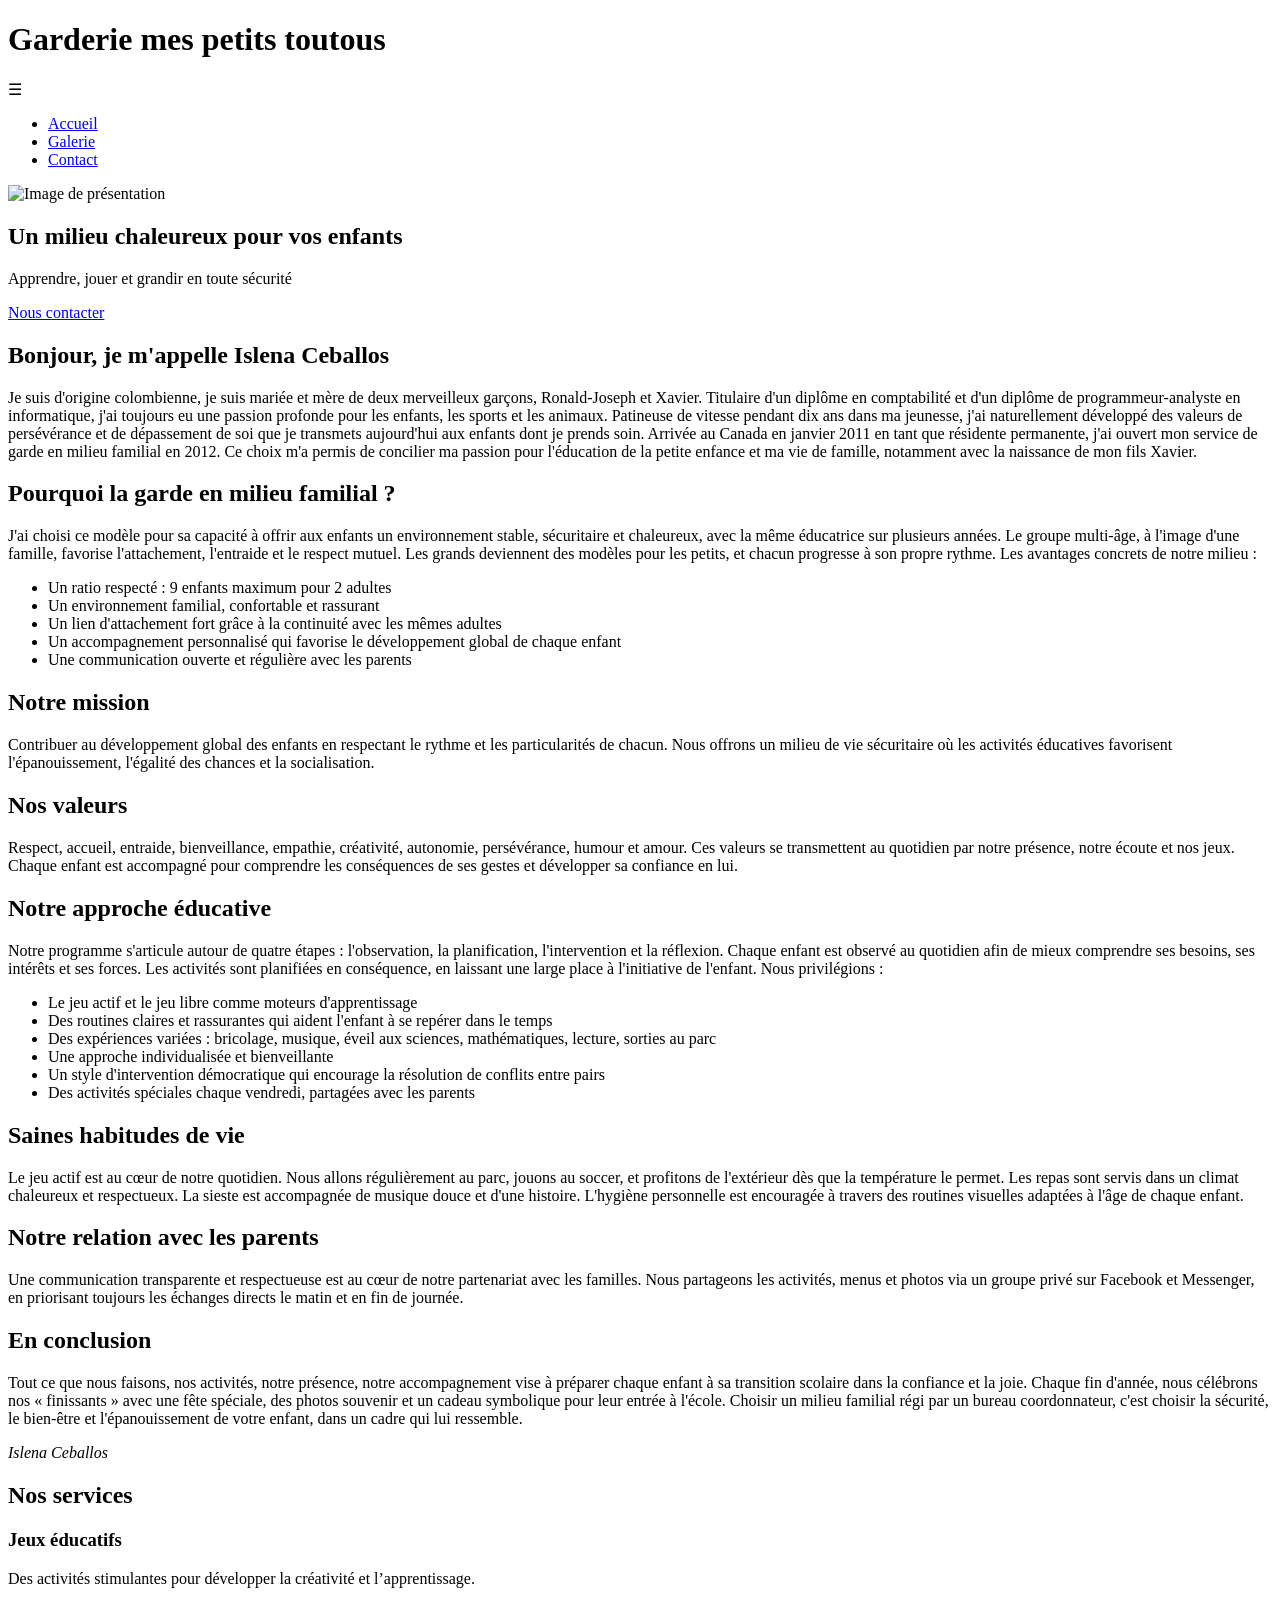
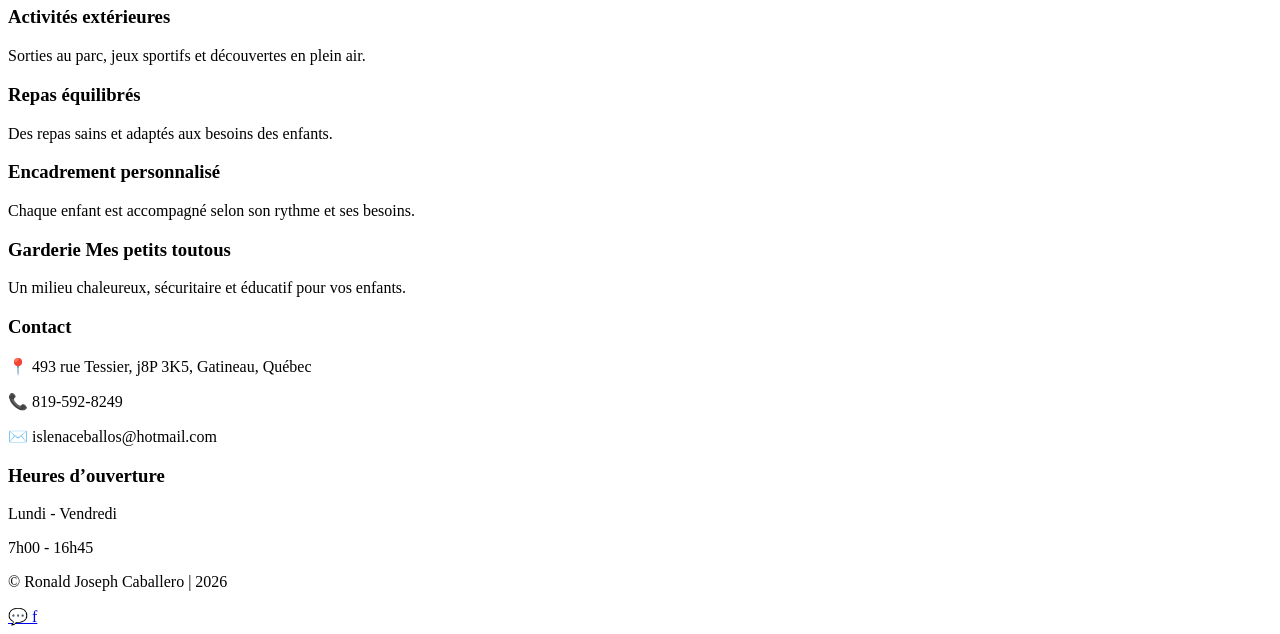
==== index.html @ 943a2927 "Add files via upload" ====
<!DOCTYPE html>
<html lang="fr">
<head>
    <meta charset="UTF-8">
    <meta name="viewport" content="width=device-width, initial-scale=1.0">
    <title>Garderie mes petits toutous</title>
    <link rel="stylesheet" href="css/style.css">
</head>


<body>
    
    <header>
  <h1>Garderie mes petits toutous</h1>

  <!-- bouton menu mobile -->
  <div class="menu-toggle" id="menu-toggle">
    ☰
  </div>

  <!-- menu -->
  <nav id="nav">
    <ul>
      <li><a href="index.html">Accueil</a></li>
      <li><a href="galerie.html">Galerie</a></li>
      <li><a href="contact.html">Contact</a></li>
    </ul>
  </nav>
</header>
    <main>
        <section class="image-presentation">
            <img src="assets/Image_Presentation.jpg" alt="Image de présentation" />

            <div class="text-presentation">
                <h2>Un milieu chaleureux pour vos enfants</h2>
                <p>Apprendre, jouer et grandir en toute sécurité</p>
                <a href="contact.html" class="btn">Nous contacter</a>
            </div>
        </section>
        <section class="presentation">
            <h2>Bonjour, je m'appelle Islena Ceballos</h2>
            <p>
                Je suis d'origine colombienne, je suis mariée et mère de deux merveilleux garçons, Ronald-Joseph et Xavier. 
                Titulaire d'un diplôme en comptabilité et d'un diplôme de programmeur-analyste en informatique, j'ai toujours eu une passion profonde pour les enfants, les sports et les animaux. 
                Patineuse de vitesse pendant dix ans dans ma jeunesse, j'ai naturellement développé des valeurs de persévérance et de dépassement de soi que je transmets aujourd'hui aux enfants dont je prends soin.
                Arrivée au Canada en janvier 2011 en tant que résidente permanente, j'ai ouvert mon service de garde en milieu familial en 2012.
                Ce choix m'a permis de concilier ma passion pour l'éducation de la petite enfance et ma vie de famille, notamment avec la naissance de mon fils Xavier.
            </p>

            <h2>Pourquoi la garde en milieu familial ?</h2>
            <p>

                J'ai choisi ce modèle pour sa capacité à offrir aux enfants un environnement stable, sécuritaire et chaleureux, avec la même éducatrice sur plusieurs années. Le groupe multi-âge, à l'image d'une famille, favorise l'attachement, l'entraide et le respect mutuel. Les grands deviennent des modèles pour les petits, et chacun progresse à son propre rythme.
                Les avantages concrets de notre milieu :
            </p>

            <ul>
                <li>Un ratio respecté : 9 enfants maximum pour 2 adultes</li>
                <li>Un environnement familial, confortable et rassurant</li>
                <li>Un lien d'attachement fort grâce à la continuité avec les mêmes adultes</li>
                <li>Un accompagnement personnalisé qui favorise le développement global de chaque enfant</li>
                <li>Une communication ouverte et régulière avec les parents</li>
            </ul>

            <h2>Notre mission</h2>
            <p>
                Contribuer au développement global des enfants en respectant le rythme et les particularités de chacun.
                Nous offrons un milieu de vie sécuritaire où les activités éducatives favorisent l'épanouissement, l'égalité des chances et la socialisation.
            </p>

            <h2>Nos valeurs</h2>
            <p>
                Respect, accueil, entraide, bienveillance, empathie, créativité, autonomie, persévérance, humour et amour. 
                Ces valeurs se transmettent au quotidien par notre présence, notre écoute et nos jeux.
                Chaque enfant est accompagné pour comprendre les conséquences de ses gestes et développer sa confiance en lui.
            </p>

            <h2>Notre approche éducative</h2>
            <p>
                Notre programme s'articule autour de quatre étapes : l'observation, la planification, l'intervention et la réflexion. 
                Chaque enfant est observé au quotidien afin de mieux comprendre ses besoins, ses intérêts et ses forces.
                Les activités sont planifiées en conséquence, en laissant une large place à l'initiative de l'enfant.
                Nous privilégions :
            </p>

                <ul>
                    <li>Le jeu actif et le jeu libre comme moteurs d'apprentissage</li>
                    <li>Des routines claires et rassurantes qui aident l'enfant à se repérer dans le temps</li>
                    <li>Des expériences variées : bricolage, musique, éveil aux sciences, mathématiques, lecture, sorties au parc</li>
                    <li>Une approche individualisée et bienveillante</li>
                    <li>Un style d'intervention démocratique qui encourage la résolution de conflits entre pairs</li>
                    <li>Des activités spéciales chaque vendredi, partagées avec les parents</li>
                </ul>

                <h2>Saines habitudes de vie</h2>
                <p>
                    Le jeu actif est au cœur de notre quotidien. 
                    Nous allons régulièrement au parc, jouons au soccer, et profitons de l'extérieur dès que la température le permet.
                    Les repas sont servis dans un climat chaleureux et respectueux. 
                    La sieste est accompagnée de musique douce et d'une histoire.
                    L'hygiène personnelle est encouragée à travers des routines visuelles adaptées à l'âge de chaque enfant.
                </p>

                <h2>Notre relation avec les parents</h2>
                <p>
                    Une communication transparente et respectueuse est au cœur de notre partenariat avec les familles.
                    Nous partageons les activités, menus et photos via un groupe privé sur Facebook et Messenger, en priorisant toujours les échanges directs le matin et en fin de journée.
                </p>

                <h2>En conclusion</h2>
                <p>
                    Tout ce que nous faisons, nos activités, notre présence, notre accompagnement 
                    vise à préparer chaque enfant à sa transition scolaire dans la confiance et la joie.
                    Chaque fin d'année, nous célébrons nos « finissants » avec une fête spéciale, des photos souvenir et un cadeau symbolique pour leur entrée à l'école.
                    Choisir un milieu familial régi par un bureau coordonnateur, c'est choisir la sécurité, le bien-être et l'épanouissement de votre enfant, dans un cadre qui lui ressemble.

                </p>

                <p><em>Islena Ceballos</em></p>


        </section>

        <section class="services">
        <h2>Nos services</h2>

        <div class="cards">

            <div class="card">
                <h3>Jeux éducatifs</h3>
                <p>Des activités stimulantes pour développer la créativité et l’apprentissage.</p>
            </div>

            <div class="card">
                <h3>Activités extérieures</h3>
                <p>Sorties au parc, jeux sportifs et découvertes en plein air.</p>
            </div>

            <div class="card">
                <h3>Repas équilibrés</h3>
                <p>Des repas sains et adaptés aux besoins des enfants.</p>
            </div>

            <div class="card">
                <h3>Encadrement personnalisé</h3>
                <p>Chaque enfant est accompagné selon son rythme et ses besoins.</p>
            </div>
        </div>
        </section>
    </main>

<footer class="footer">
  <div class="footer-content">

    <div class="footer-section">
      <h3>Garderie Mes petits toutous</h3>
      <p>Un milieu chaleureux, sécuritaire et éducatif pour vos enfants.</p>
    </div>

    <div class="footer-section">
      <h3>Contact</h3>
      <p>📍 493 rue Tessier, j8P 3K5, Gatineau, Québec</p>
      <p>📞 819-592-8249</p>
      <p>✉️ islenaceballos@hotmail.com</p>
    </div>

    <div class="footer-section">
      <h3>Heures d’ouverture</h3>
      <p>Lundi - Vendredi</p>
      <p>7h00 - 16h45</p>
    </div>

  </div>

  <div class="footer-bottom">
    <p>&copy; Ronald Joseph Caballero | 2026</p>
  </div>
</footer>

<a href="https://wa.me/18195928249" class="whatsapp" target="_blank">
  💬
</a>


<a href="https://www.facebook.com/mespetits.toutous" class="facebook" target="_blank">
  f
</a>

 <script src="js/script.js"></script>
</body>
</html>
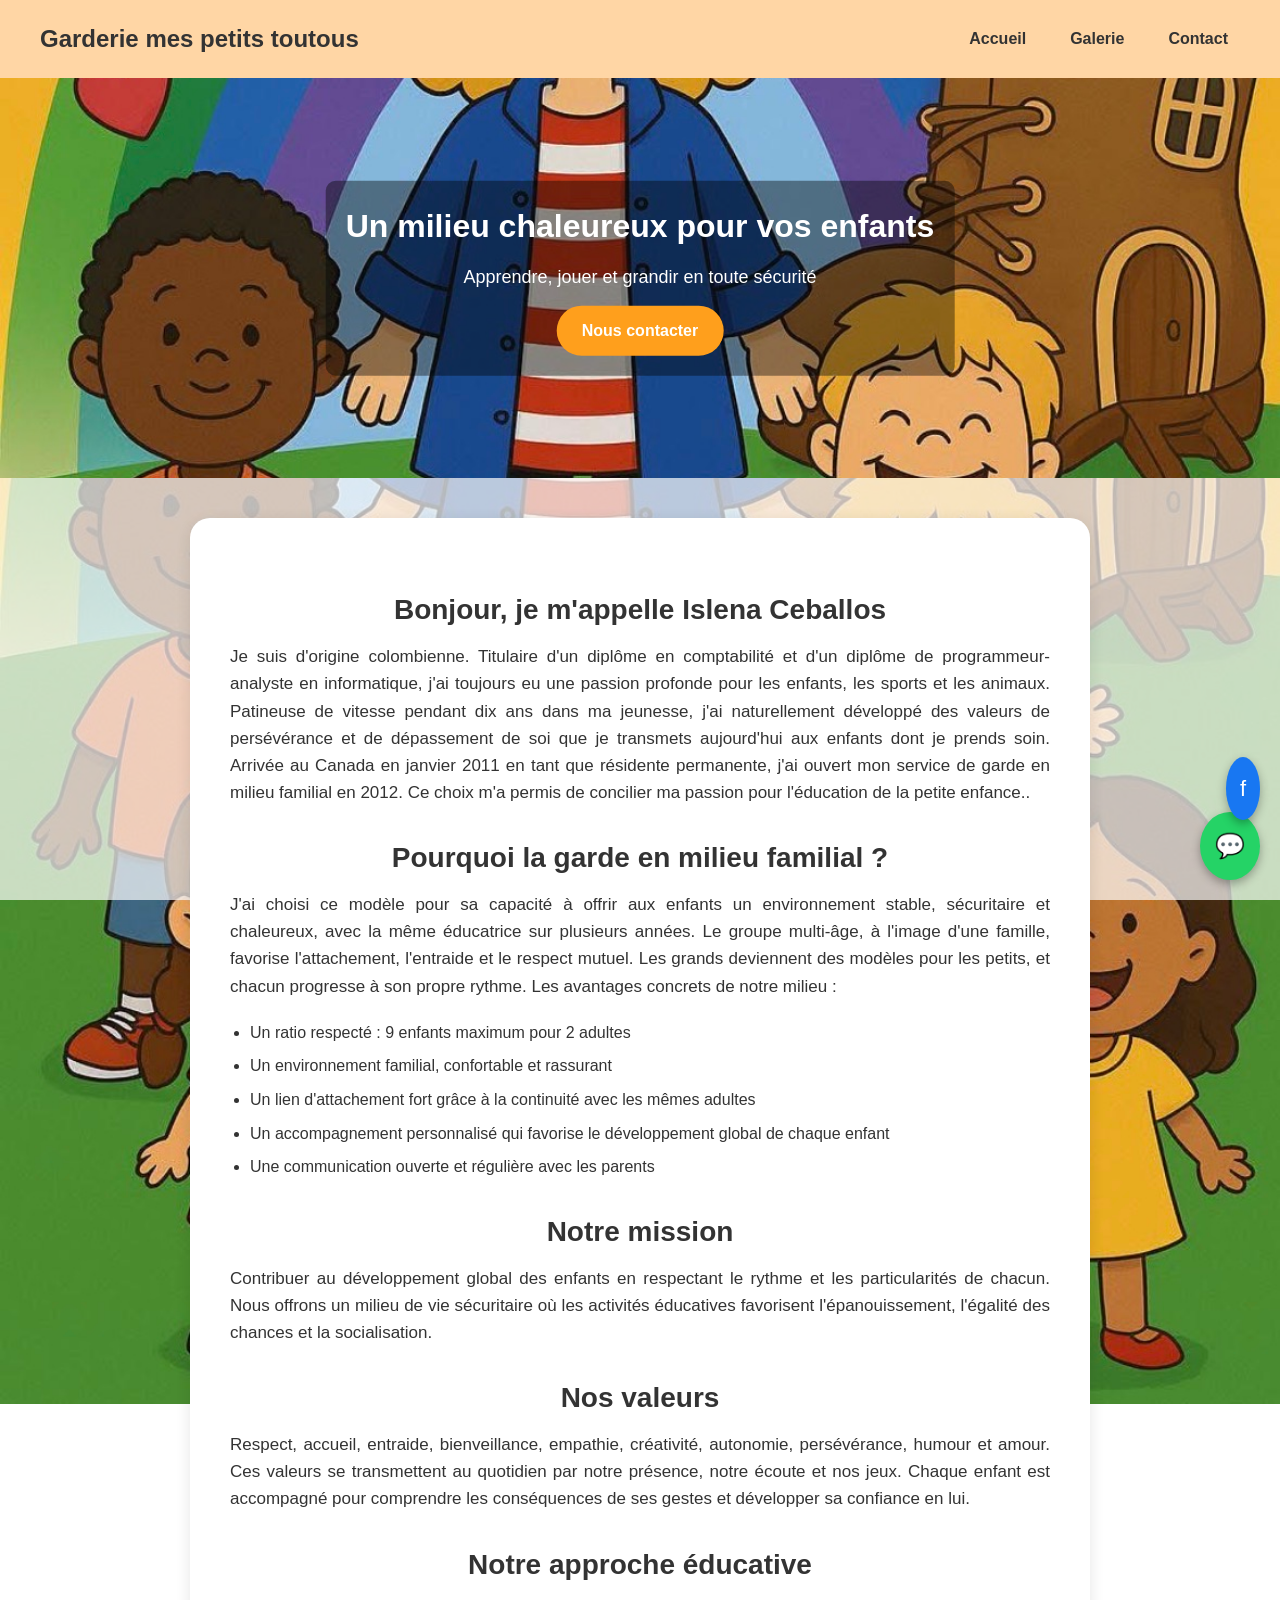
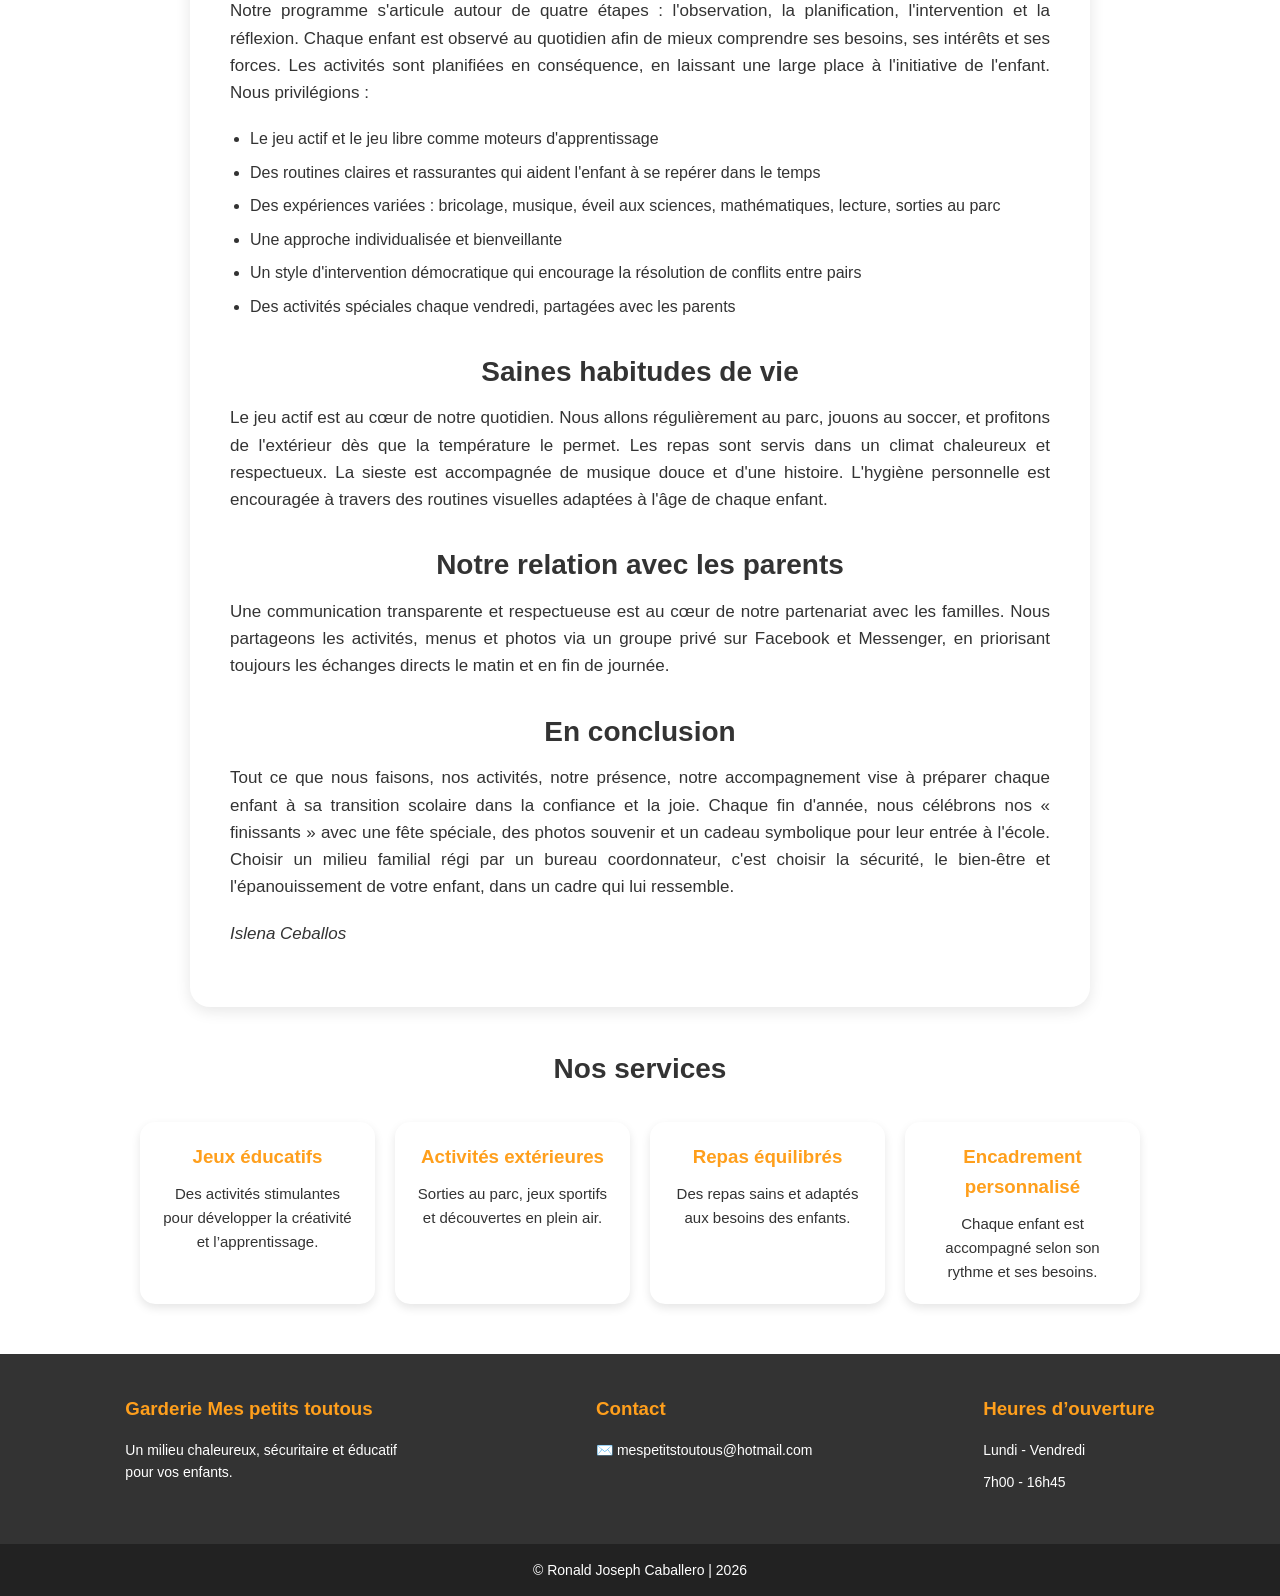
==== commit d4300f7c: "Revise introduction and footer contact information Updated personal introduction and contact email." ====
--- a/index.html
+++ b/index.html
@@ -40,11 +40,10 @@
         <section class="presentation">
             <h2>Bonjour, je m'appelle Islena Ceballos</h2>
             <p>
-                Je suis d'origine colombienne, je suis mariée et mère de deux merveilleux garçons, Ronald-Joseph et Xavier. 
-                Titulaire d'un diplôme en comptabilité et d'un diplôme de programmeur-analyste en informatique, j'ai toujours eu une passion profonde pour les enfants, les sports et les animaux. 
+                Je suis d'origine colombienne. Titulaire d'un diplôme en comptabilité et d'un diplôme de programmeur-analyste en informatique, j'ai toujours eu une passion profonde pour les enfants, les sports et les animaux. 
                 Patineuse de vitesse pendant dix ans dans ma jeunesse, j'ai naturellement développé des valeurs de persévérance et de dépassement de soi que je transmets aujourd'hui aux enfants dont je prends soin.
                 Arrivée au Canada en janvier 2011 en tant que résidente permanente, j'ai ouvert mon service de garde en milieu familial en 2012.
-                Ce choix m'a permis de concilier ma passion pour l'éducation de la petite enfance et ma vie de famille, notamment avec la naissance de mon fils Xavier.
+                Ce choix m'a permis de concilier ma passion pour l'éducation de la petite enfance..
             </p>
 
             <h2>Pourquoi la garde en milieu familial ?</h2>
@@ -159,9 +158,7 @@
 
     <div class="footer-section">
       <h3>Contact</h3>
-      <p>📍 493 rue Tessier, j8P 3K5, Gatineau, Québec</p>
-      <p>📞 819-592-8249</p>
-      <p>✉️ islenaceballos@hotmail.com</p>
+      <p>✉️ mespetitstoutous@hotmail.com</p>
     </div>
 
     <div class="footer-section">
@@ -188,4 +185,4 @@
 
  <script src="js/script.js"></script>
 </body>
-</html>+</html>
--- a/css/style.css
+++ b/css/style.css
@@ -0,0 +1,505 @@
+* {
+  margin: 0;
+  padding: 0;
+  box-sizing: border-box;
+}
+
+body {
+  font-family: Arial, sans-serif;
+  background: url("../assets/Image_Presentation.jpg") no-repeat center center fixed;
+  background-size: cover;
+  color: #333;
+  line-height: 1.6;
+  position: relative;
+}
+
+body::before {
+  content: "";
+  position: fixed;
+  top: 0;
+  left: 0;
+  width: 100%;
+  height: 100%;
+  background: rgba(255, 255, 255, 0.7);
+  z-index: -1;
+}
+
+
+header {
+  background-color: #ffd6a5;
+  padding: 20px 40px;
+  display: flex;
+  justify-content: space-between;
+  align-items: center;
+
+  position: sticky;
+  top: 0;
+  z-index: 1000;
+}
+
+/* Titre */
+header h1 {
+  font-size: 24px;
+}
+
+/* Menu */
+nav ul {
+  list-style: none;
+  display: flex;
+  gap: 20px;
+}
+
+nav a {
+  text-decoration: none;
+  color: #333;
+  font-weight: bold;
+  padding: 8px 12px;
+  border-radius: 8px;
+  transition: 0.3s;
+}
+
+nav a:hover {
+  background-color: #ff9f1c;
+  color: white;
+}
+
+/* SECTION */
+.presentation {
+  max-width: 900px;
+  margin: 40px auto;
+  background-color: white;
+  padding: 40px;
+  border-radius: 20px;
+  box-shadow: 0 4px 15px rgba(0,0,0,0.1);
+}
+
+/* TITRES */
+.presentation h2 {
+  font-size: 28px;
+  margin-bottom: 10px;
+  margin-top: 30px;
+  text-align: center;
+}
+
+/* TEXTE */
+.presentation p {
+  font-size: 17px;
+  margin-bottom: 20px;
+  text-align: justify;
+}
+
+/* LISTES */
+.presentation ul {
+  margin-left: 20px;
+  margin-bottom: 20px;
+}
+
+.presentation li {
+  margin-bottom: 8px;
+}
+
+/* BOUTON */
+.btn {
+  display: inline-block;
+  background-color: #ff9f1c;
+  color: white;
+  padding: 12px 25px;
+  border-radius: 25px;
+  text-decoration: none;
+  font-weight: bold;
+  transition: 0.3s;
+}
+
+.btn:hover {
+  background-color: #e88c10;
+}
+
+/* IMAGE DE PRÉSENTATION */
+
+.image-presentation {
+  position: relative;
+  width: 100%;
+  height: 400px;
+  overflow: hidden;
+}
+
+.image-presentation img {
+  width: 100%;
+  height: 100%;
+  object-fit: cover;
+}
+
+/* Texte sur l’image */
+.text-presentation {
+  position: absolute;
+  top: 50%;
+  left: 50%;
+  transform: translate(-50%, -50%);
+  text-align: center;
+  color: white;
+  background: rgba(0,0,0,0.4);
+  padding: 20px;
+  border-radius: 10px;
+}
+
+.text-presentation h2 {
+  font-size: 32px;
+  margin-bottom: 10px;
+}
+
+.text-presentation p {
+  font-size: 18px;
+  margin-bottom: 15px;
+}
+
+
+/* RESPONSIVE - TABLETTE ET TÉLÉPHONE */
+@media (max-width: 768px) {
+
+  header {
+    flex-direction: column;
+    gap: 15px;
+    padding: 20px;
+    text-align: center;
+  }
+
+  nav ul {
+    flex-direction: column;
+    gap: 10px;
+  }
+
+  .image-presentation {
+    height: 300px;
+  }
+
+  .text-presentation {
+    width: 85%;
+    padding: 15px;
+  }
+
+  .text-presentation h2 {
+    font-size: 24px;
+  }
+
+  .text-presentation p {
+    font-size: 16px;
+  }
+
+  .presentation {
+    margin: 20px;
+    padding: 25px;
+  }
+
+  .presentation h2 {
+    font-size: 24px;
+  }
+
+  .presentation p {
+    font-size: 16px;
+    text-align: left;
+  }
+
+  .cards {
+  grid-template-columns: 1fr;
+}
+
+.footer-content {
+  flex-direction: column;
+  align-items: center;
+  text-align: center;
+}
+ 
+}
+
+/*Services*/
+
+
+.services {
+  max-width: 1000px;
+  margin: 40px auto;
+  text-align: center;
+}
+
+.services h2 {
+  font-size: 28px;
+  margin-bottom: 30px;
+}
+
+.cards {
+  display: grid;
+  grid-template-columns: repeat(4, 1fr);
+  gap: 20px;
+}
+
+.card {
+  background-color: white;
+  padding: 20px;
+  border-radius: 15px;
+  box-shadow: 0 4px 10px rgba(0,0,0,0.1);
+  transition: 0.3s;
+}
+
+.card:hover {
+  transform: translateY(-5px);
+}
+
+.card h3 {
+  margin-bottom: 10px;
+  color: #ff9f1c;
+}
+
+.card p {
+  font-size: 15px;
+}
+
+/*Footer*/
+
+.footer {
+  background-color: #333;
+  color: white;
+  margin-top: 50px;
+}
+
+.footer-content {
+  display: flex;
+  justify-content: space-around;
+  padding: 40px;
+  flex-wrap: wrap;
+}
+
+.footer-section {
+  max-width: 300px;
+}
+
+.footer-section h3 {
+  margin-bottom: 15px;
+  color: #ff9f1c;
+}
+
+.footer-section p {
+  margin-bottom: 10px;
+  font-size: 14px;
+}
+
+.footer-bottom {
+  text-align: center;
+  padding: 15px;
+  background-color: #222;
+  font-size: 14px;
+}
+
+/*whatsapp*/
+
+.whatsapp {
+  position: fixed;
+  bottom: 20px;
+  right: 20px;
+  background-color: #25D366;
+  color: white;
+  font-size: 24px;
+  padding: 15px;
+  border-radius: 50%;
+  text-decoration: none;
+  box-shadow: 0 4px 10px rgba(0,0,0,0.3);
+  z-index: 1000;
+}
+
+.whatsapp:hover {
+  background-color: #1ebe5d;
+}
+
+
+/*Facebook*/
+
+.facebook {
+  position: fixed;
+  bottom: 80px; /* au-dessus de WhatsApp */
+  right: 20px;
+  background-color: #1877F2;
+  color: white;
+  font-size: 22px;
+  padding: 14px;
+  border-radius: 50%;
+  text-decoration: none;
+  box-shadow: 0 4px 10px rgba(0,0,0,0.3);
+  z-index: 1000;
+}
+
+.facebook:hover {
+  background-color: #145dbf;
+}
+
+/*Contact.html*/
+
+form {
+  display: flex;
+  flex-direction: column;
+  gap: 15px;
+}
+
+input, textarea {
+  padding: 12px;
+  border-radius: 10px;
+  border: 1px solid #ccc;
+}
+
+textarea {
+  min-height: 120px;
+}
+
+form {
+  display: flex;
+  flex-direction: column;
+  gap: 15px;
+}
+
+input, textarea {
+  padding: 12px;
+  border-radius: 10px;
+  border: 1px solid #ccc;
+  font-size: 14px;
+}
+
+textarea {
+  min-height: 120px;
+}
+
+input:focus, textarea:focus {
+  outline: none;
+  border-color: #ff9f1c;
+}
+
+.map {
+  margin-top: 30px;
+  border-radius: 15px;
+  overflow: hidden;
+  box-shadow: 0 4px 10px rgba(0,0,0,0.1);
+}
+
+/* Galerie.html */
+
+.galerie {
+  max-width: 1100px;
+  margin: 40px auto;
+  padding: 30px;
+  text-align: center;
+}
+
+.galerie h2 {
+  font-size: 32px;
+  margin-bottom: 30px;
+  color: #333;
+}
+
+.grid-galerie {
+  display: grid;
+  grid-template-columns: repeat(4, 1fr);
+  gap: 18px;
+}
+
+.grid-galerie img {
+  width: 100%;
+  height: 220px;
+  object-fit: cover;
+  border-radius: 18px;
+  box-shadow: 0 4px 12px rgba(0,0,0,0.15);
+  transition: 0.3s ease;
+  cursor: pointer;
+}
+
+.grid-galerie img:hover {
+  transform: scale(1.06);
+  box-shadow: 0 8px 20px rgba(0,0,0,0.25);
+}
+
+/* Responsive galerie */
+@media (max-width: 900px) {
+  .grid-galerie {
+    grid-template-columns: repeat(2, 1fr);
+  }
+}
+
+@media (max-width: 600px) {
+  .grid-galerie {
+    grid-template-columns: 1fr;
+  }
+
+  .grid-galerie img {
+    height: 260px;
+  }
+}
+
+
+/* JS - image agrandie galerie */
+.overlay-image {
+  position: fixed;
+  top: 0;
+  left: 0;
+  width: 100%;
+  height: 100%;
+  background-color: rgba(0,0,0,0.85);
+  display: none;
+  justify-content: center;
+  align-items: center;
+  z-index: 3000;
+}
+
+.overlay-image.active {
+  display: flex;
+}
+
+.overlay-image img {
+  max-width: 90%;
+  max-height: 90%;
+  border-radius: 15px;
+}
+
+/* JS - animation apparition */
+.presentation,
+.services,
+.card,
+.galerie,
+.footer {
+  opacity: 0;
+  transform: translateY(30px);
+  transition: 0.6s ease;
+}
+
+.presentation.visible,
+.services.visible,
+.card.visible,
+.galerie.visible,
+.footer.visible {
+  opacity: 1;
+  transform: translateY(0);
+}
+
+
+/* MENU HAMBURGER */
+.menu-toggle {
+  display: none;
+  font-size: 28px;
+  cursor: pointer;
+  font-weight: bold;
+}
+
+@media (max-width: 768px) {
+  .menu-toggle {
+    display: block;
+  }
+
+  #nav {
+    display: none;
+    width: 100%;
+  }
+
+  #nav.active {
+    display: block;
+  }
+
+  #nav ul {
+    flex-direction: column;
+    gap: 10px;
+    margin-top: 15px;
+  }
+}
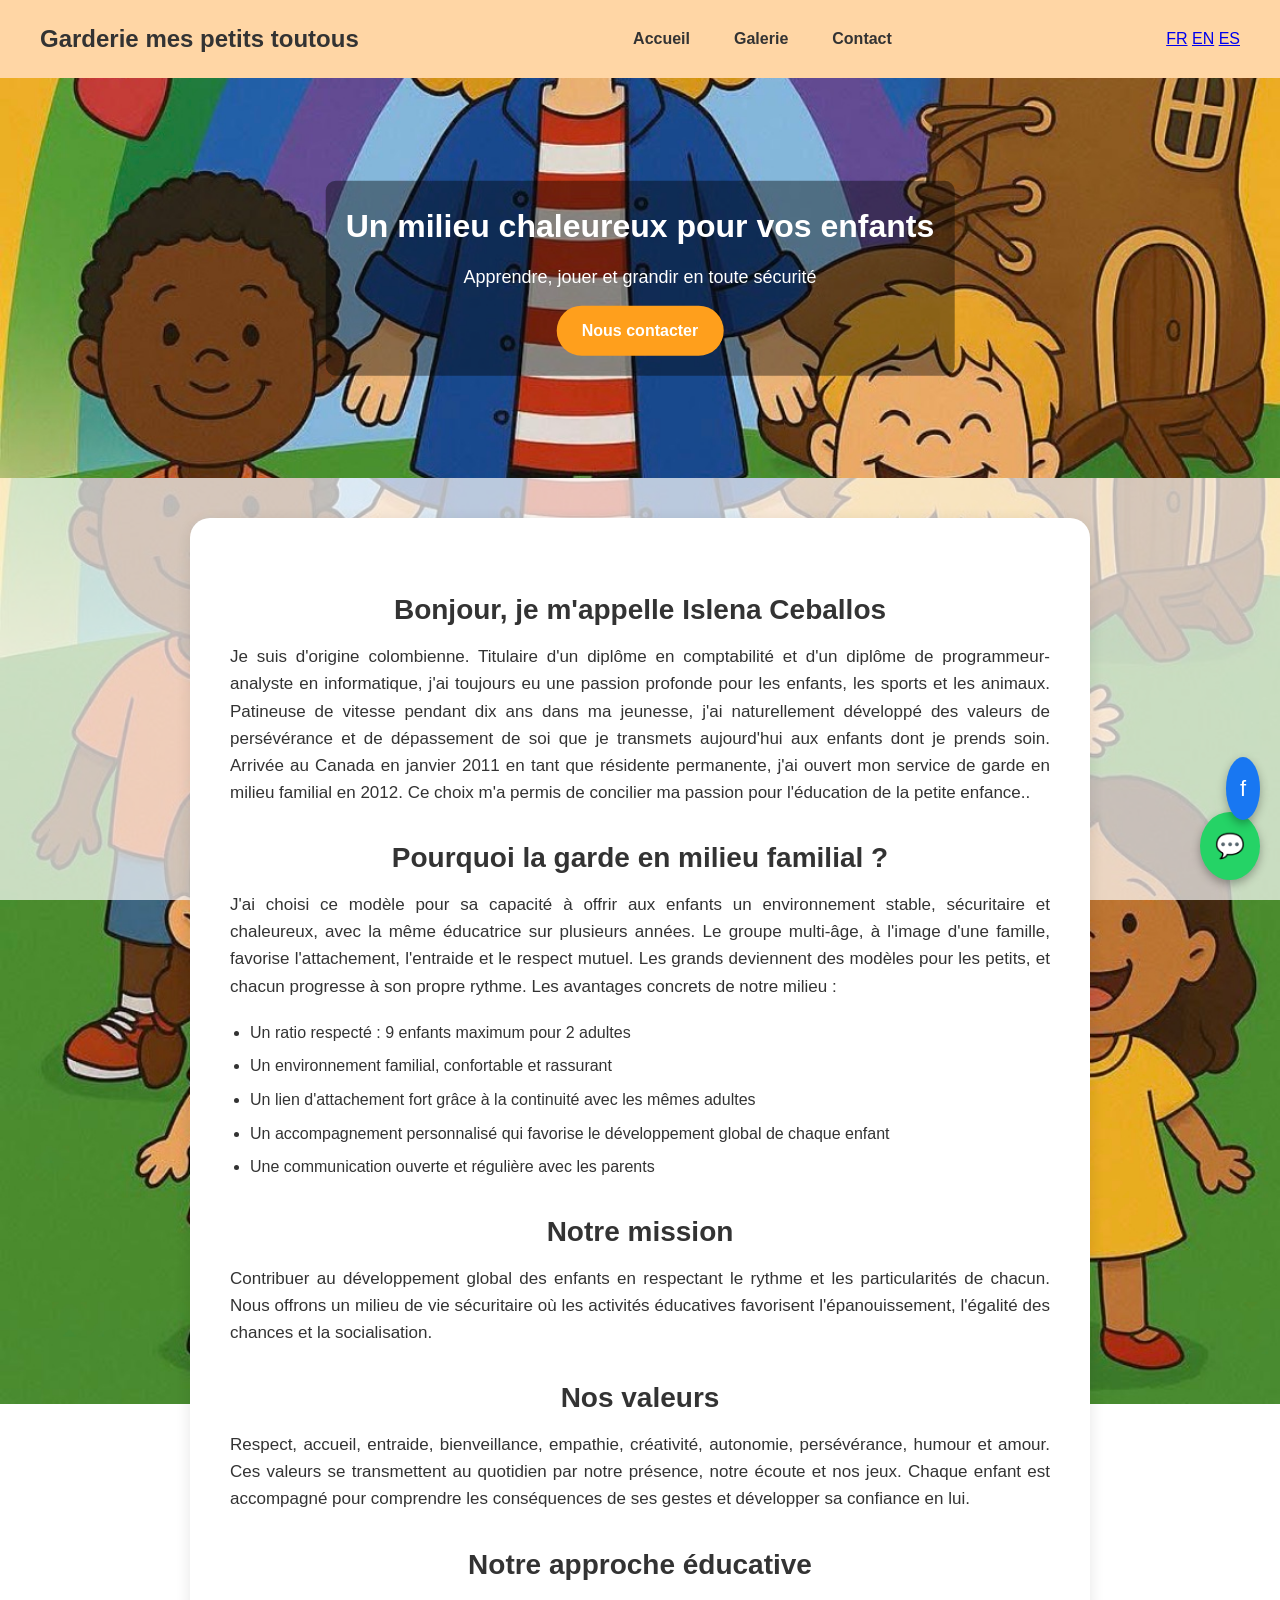
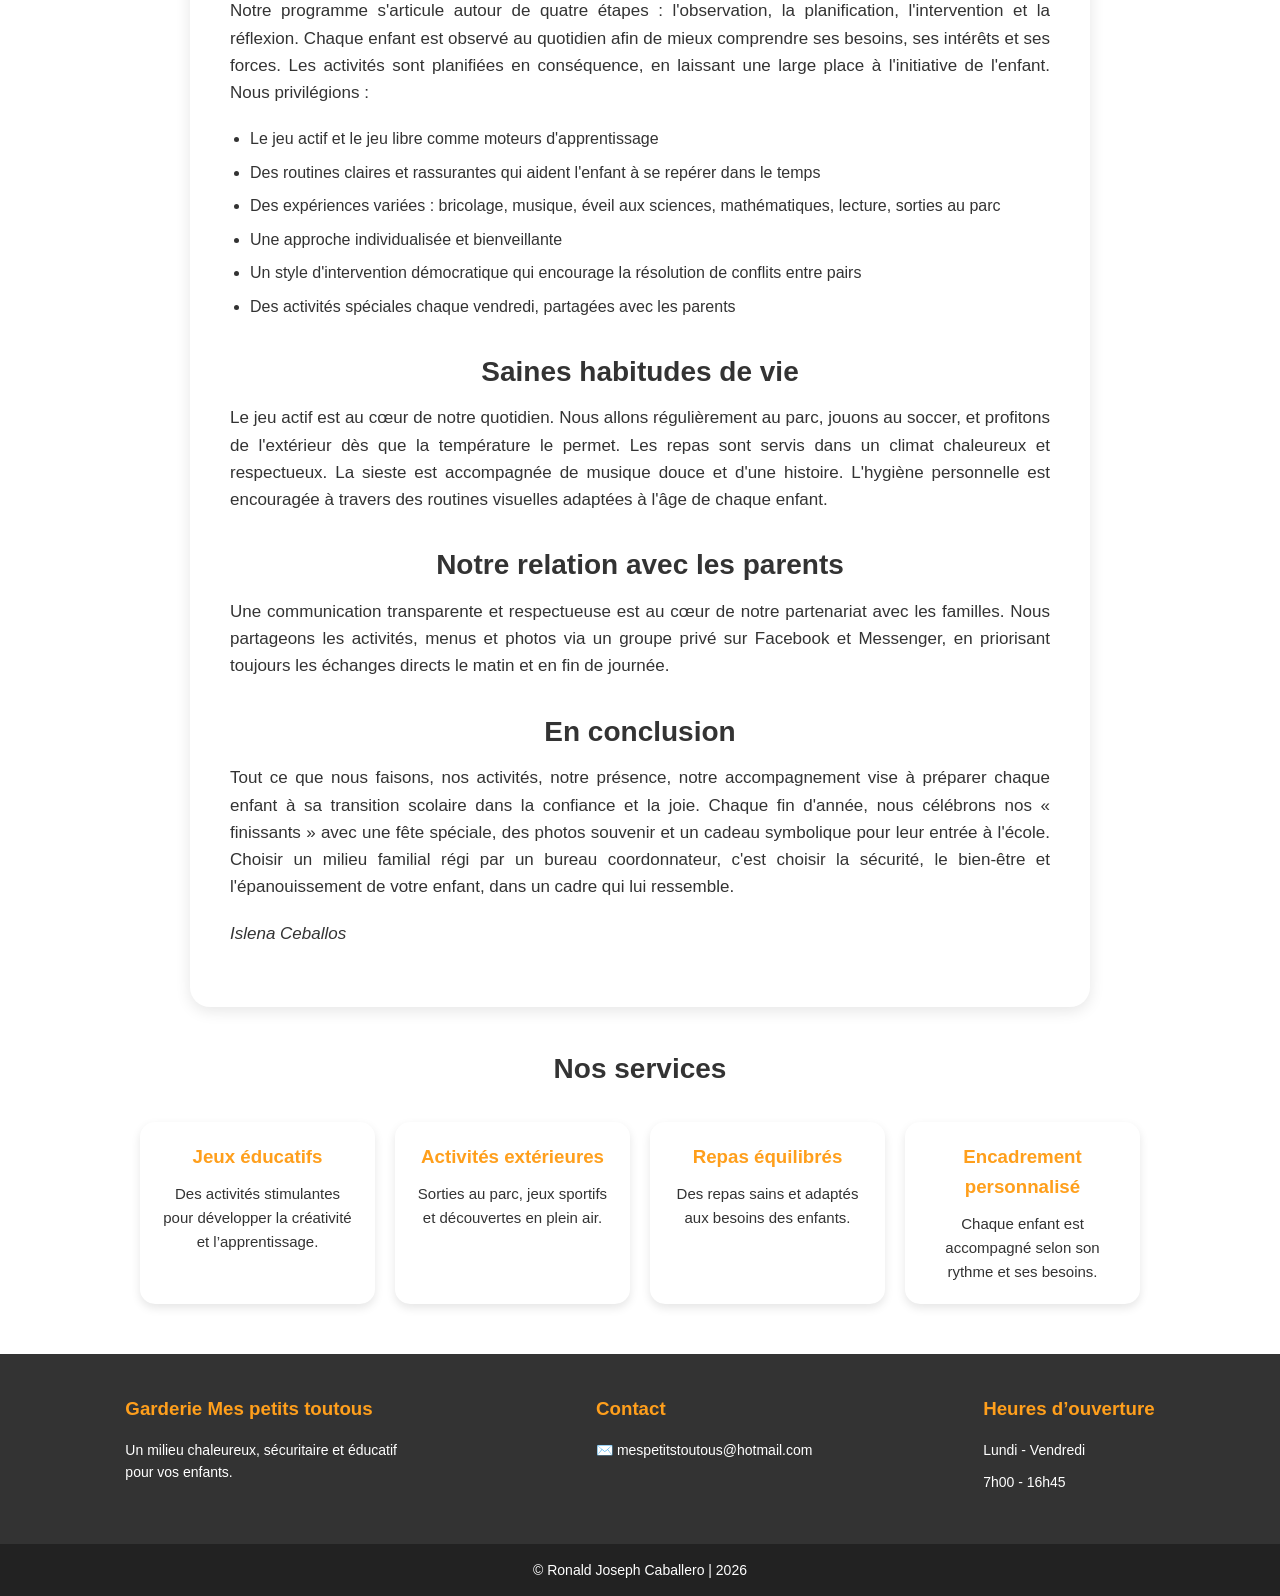
==== commit 0abc47b1: "Add language selector and update content sections" ====
--- a/index.html
+++ b/index.html
@@ -26,6 +26,13 @@
       <li><a href="contact.html">Contact</a></li>
     </ul>
   </nav>
+
+  <!-- Sélecteur de langue -->
+  <div class="langues">
+  <a href="index.html">FR</a>
+  <a href="index-en.html">EN</a>
+  <a href="index-es.html">ES</a>
+</div>
 </header>
     <main>
         <section class="image-presentation">
@@ -38,14 +45,17 @@
             </div>
         </section>
         <section class="presentation">
-            <h2>Bonjour, je m'appelle Islena Ceballos</h2>
+          <div class="bloc">
+            <h2 >Bonjour, je m'appelle Islena Ceballos</h2>
             <p>
                 Je suis d'origine colombienne. Titulaire d'un diplôme en comptabilité et d'un diplôme de programmeur-analyste en informatique, j'ai toujours eu une passion profonde pour les enfants, les sports et les animaux. 
                 Patineuse de vitesse pendant dix ans dans ma jeunesse, j'ai naturellement développé des valeurs de persévérance et de dépassement de soi que je transmets aujourd'hui aux enfants dont je prends soin.
                 Arrivée au Canada en janvier 2011 en tant que résidente permanente, j'ai ouvert mon service de garde en milieu familial en 2012.
                 Ce choix m'a permis de concilier ma passion pour l'éducation de la petite enfance..
             </p>
-
+          </div>
+
+          <div class="bloc">
             <h2>Pourquoi la garde en milieu familial ?</h2>
             <p>
 
@@ -60,12 +70,19 @@
                 <li>Un accompagnement personnalisé qui favorise le développement global de chaque enfant</li>
                 <li>Une communication ouverte et régulière avec les parents</li>
             </ul>
+          </div>
+
+          <div class="bloc">
 
             <h2>Notre mission</h2>
             <p>
                 Contribuer au développement global des enfants en respectant le rythme et les particularités de chacun.
                 Nous offrons un milieu de vie sécuritaire où les activités éducatives favorisent l'épanouissement, l'égalité des chances et la socialisation.
             </p>
+
+            </div>
+
+            <div class="bloc">
 
             <h2>Nos valeurs</h2>
             <p>
@@ -73,6 +90,10 @@
                 Ces valeurs se transmettent au quotidien par notre présence, notre écoute et nos jeux.
                 Chaque enfant est accompagné pour comprendre les conséquences de ses gestes et développer sa confiance en lui.
             </p>
+
+            </div>
+
+            <div class="bloc">
 
             <h2>Notre approche éducative</h2>
             <p>
@@ -91,6 +112,10 @@
                     <li>Des activités spéciales chaque vendredi, partagées avec les parents</li>
                 </ul>
 
+                </div>
+
+                <div class="bloc">
+
                 <h2>Saines habitudes de vie</h2>
                 <p>
                     Le jeu actif est au cœur de notre quotidien. 
@@ -100,11 +125,19 @@
                     L'hygiène personnelle est encouragée à travers des routines visuelles adaptées à l'âge de chaque enfant.
                 </p>
 
+                </div>
+
+                <div class="bloc">
+
                 <h2>Notre relation avec les parents</h2>
                 <p>
                     Une communication transparente et respectueuse est au cœur de notre partenariat avec les familles.
                     Nous partageons les activités, menus et photos via un groupe privé sur Facebook et Messenger, en priorisant toujours les échanges directs le matin et en fin de journée.
                 </p>
+
+                </div>
+
+                <div class="bloc">
 
                 <h2>En conclusion</h2>
                 <p>
@@ -117,6 +150,8 @@
 
                 <p><em>Islena Ceballos</em></p>
 
+                </div>
+
 
         </section>
 
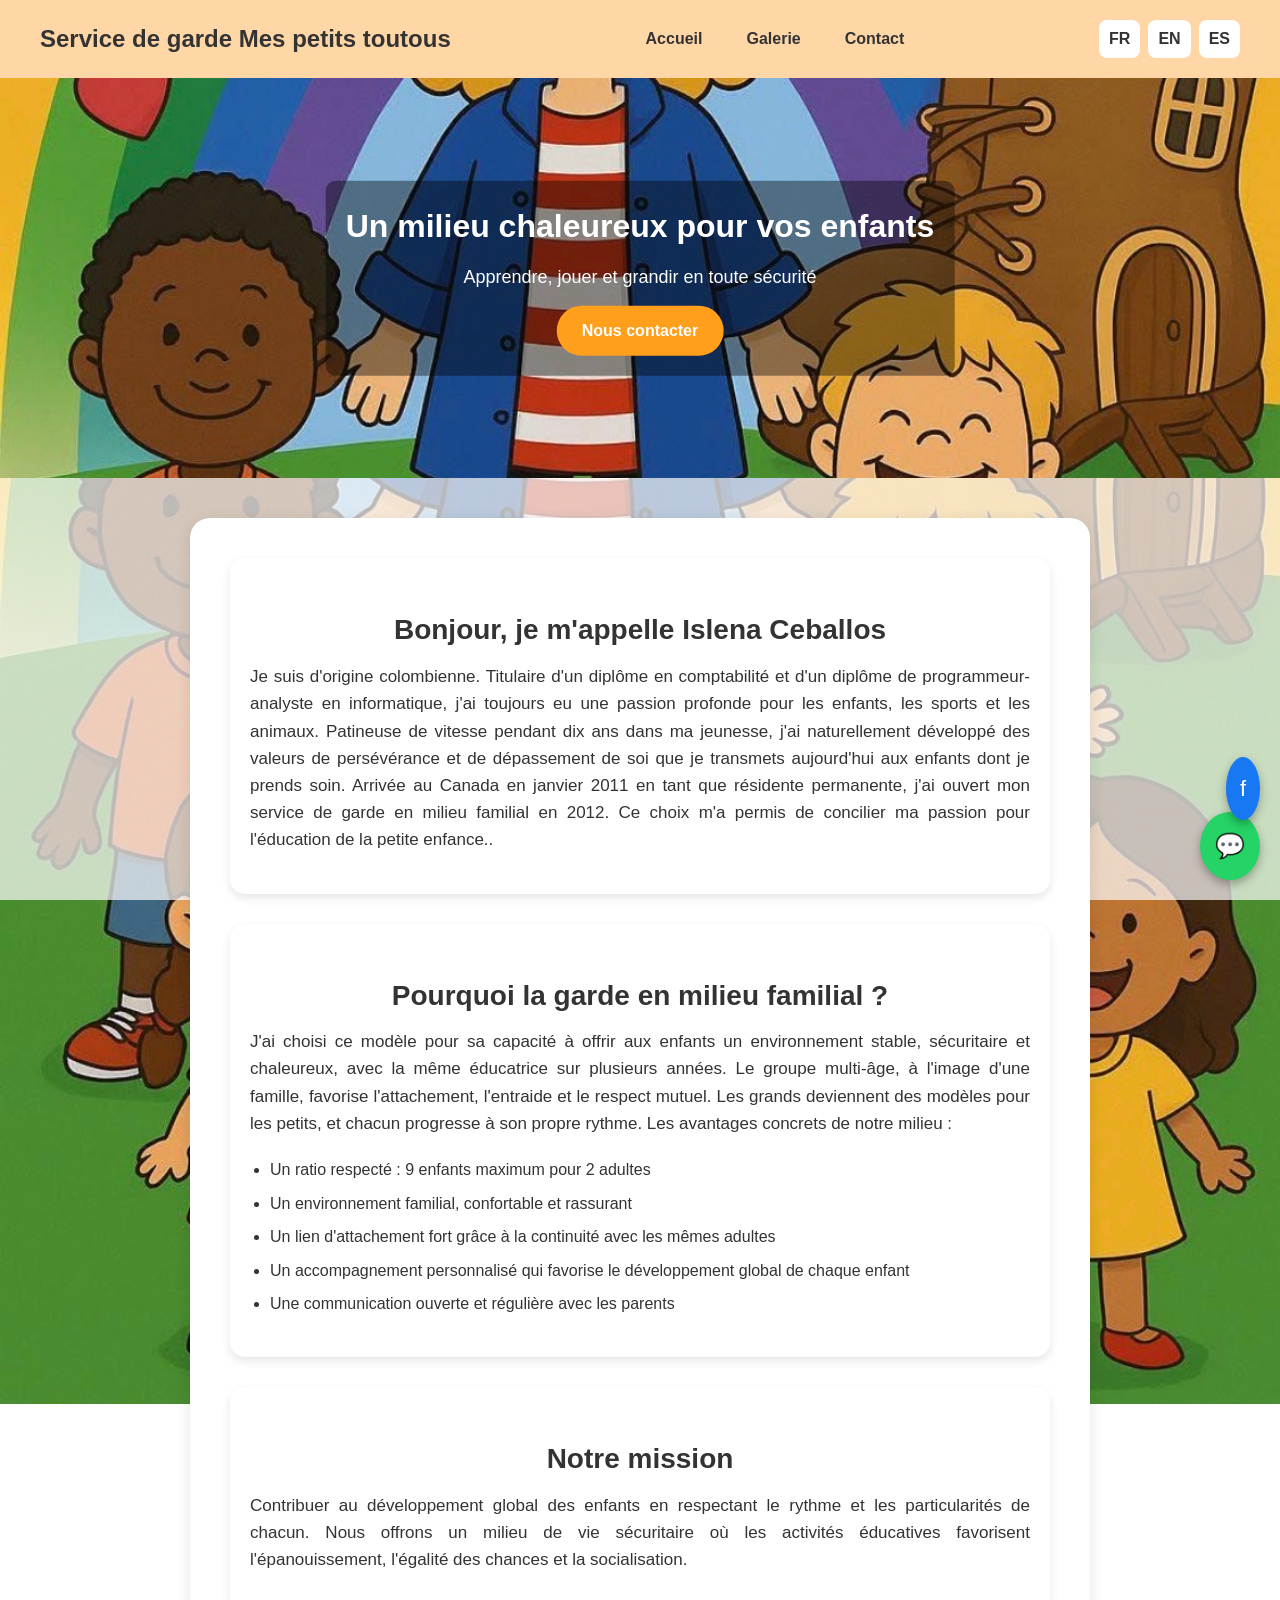
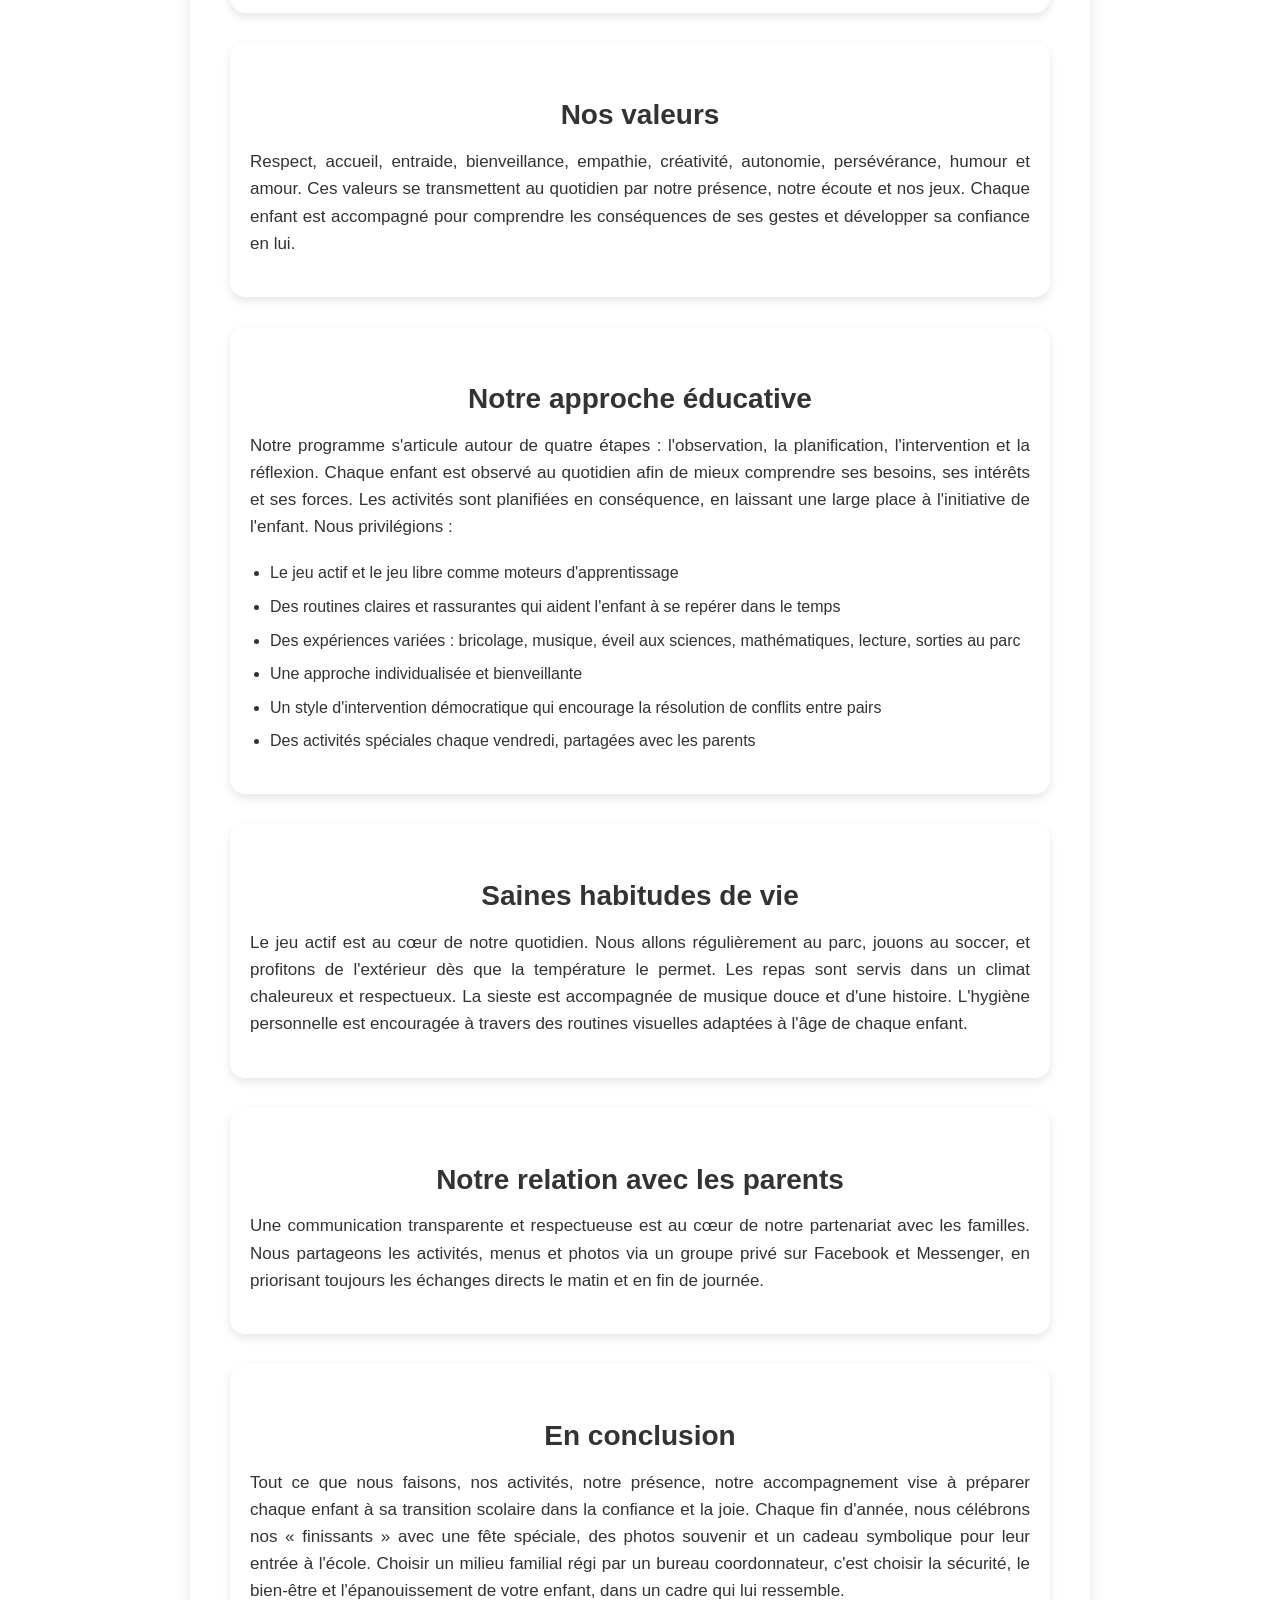
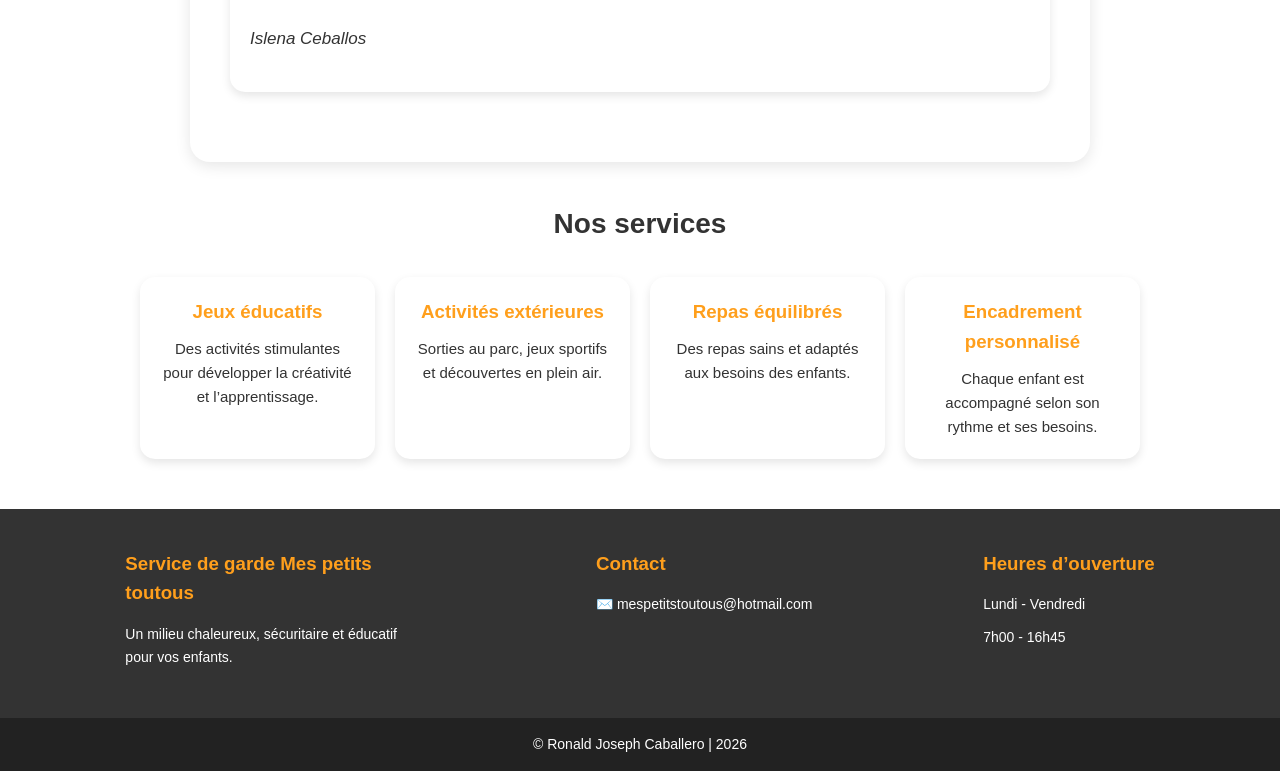
==== commit 41bd76f3: "Update title and headings to reflect service name" ====
--- a/index.html
+++ b/index.html
@@ -3,7 +3,7 @@
 <head>
     <meta charset="UTF-8">
     <meta name="viewport" content="width=device-width, initial-scale=1.0">
-    <title>Garderie mes petits toutous</title>
+    <title>Service de garde Mes petits toutous</title>
     <link rel="stylesheet" href="css/style.css">
 </head>
 
@@ -11,7 +11,7 @@
 <body>
     
     <header>
-  <h1>Garderie mes petits toutous</h1>
+  <h1>Service de garde Mes petits toutous</h1>
 
   <!-- bouton menu mobile -->
   <div class="menu-toggle" id="menu-toggle">
@@ -187,7 +187,7 @@
   <div class="footer-content">
 
     <div class="footer-section">
-      <h3>Garderie Mes petits toutous</h3>
+      <h3>Service de garde Mes petits toutous</h3>
       <p>Un milieu chaleureux, sécuritaire et éducatif pour vos enfants.</p>
     </div>
 
--- a/css/style.css
+++ b/css/style.css
@@ -211,6 +211,16 @@
  
 }
 
+/*Bloc*/
+
+.bloc {
+  margin-bottom: 30px;
+  padding: 20px;
+  border-radius: 15px;
+  background-color: #fff;
+  box-shadow: 0 4px 10px rgba(0,0,0,0.1);
+}
+
 /*Services*/
 
 
@@ -375,6 +385,9 @@
   overflow: hidden;
   box-shadow: 0 4px 10px rgba(0,0,0,0.1);
 }
+
+
+
 
 /* Galerie.html */
 
@@ -502,4 +515,24 @@
     gap: 10px;
     margin-top: 15px;
   }
-}+}
+
+/* LANGUES */
+.langues {
+  display: flex;
+  gap: 8px;
+}
+
+.langues a {
+  background-color: white;
+  color: #333;
+  padding: 6px 10px;
+  border-radius: 8px;
+  text-decoration: none;
+  font-weight: bold;
+}
+
+.langues a:hover {
+  background-color: #ff9f1c;
+  color: white;
+}
